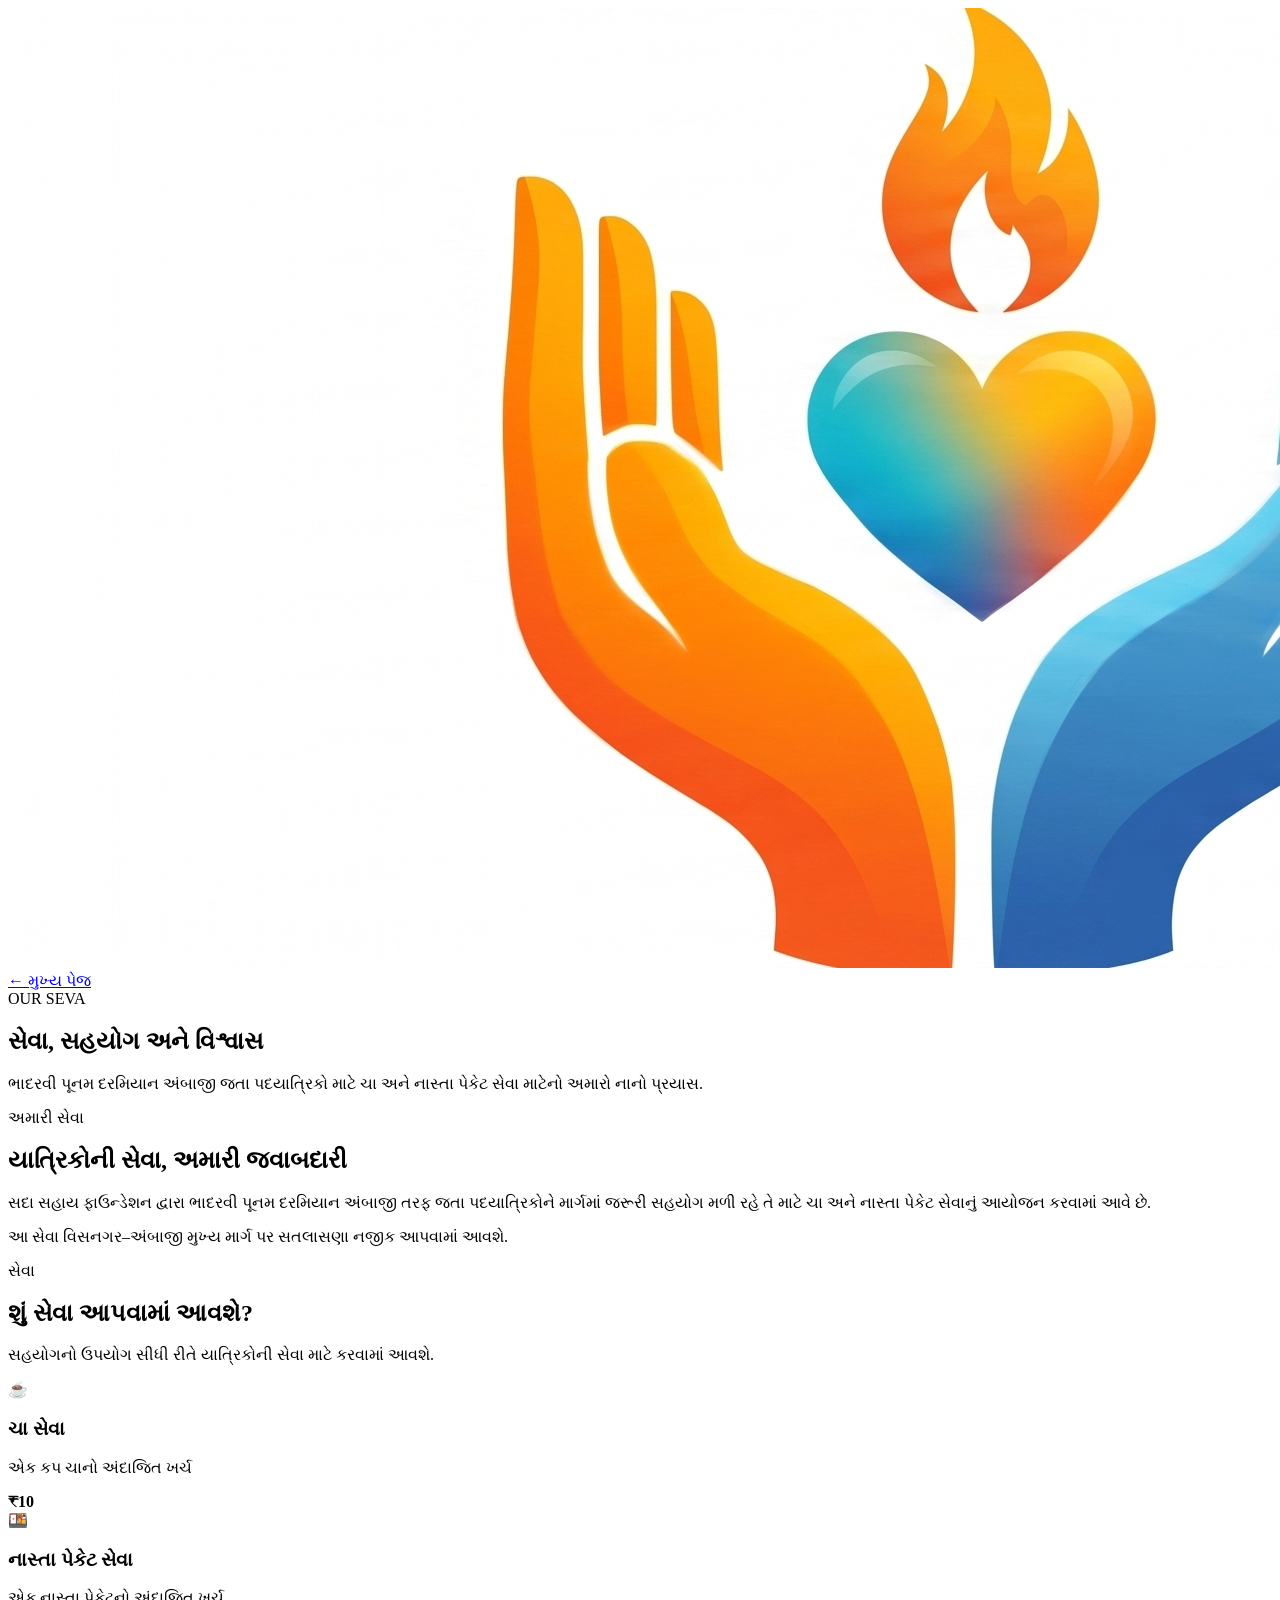
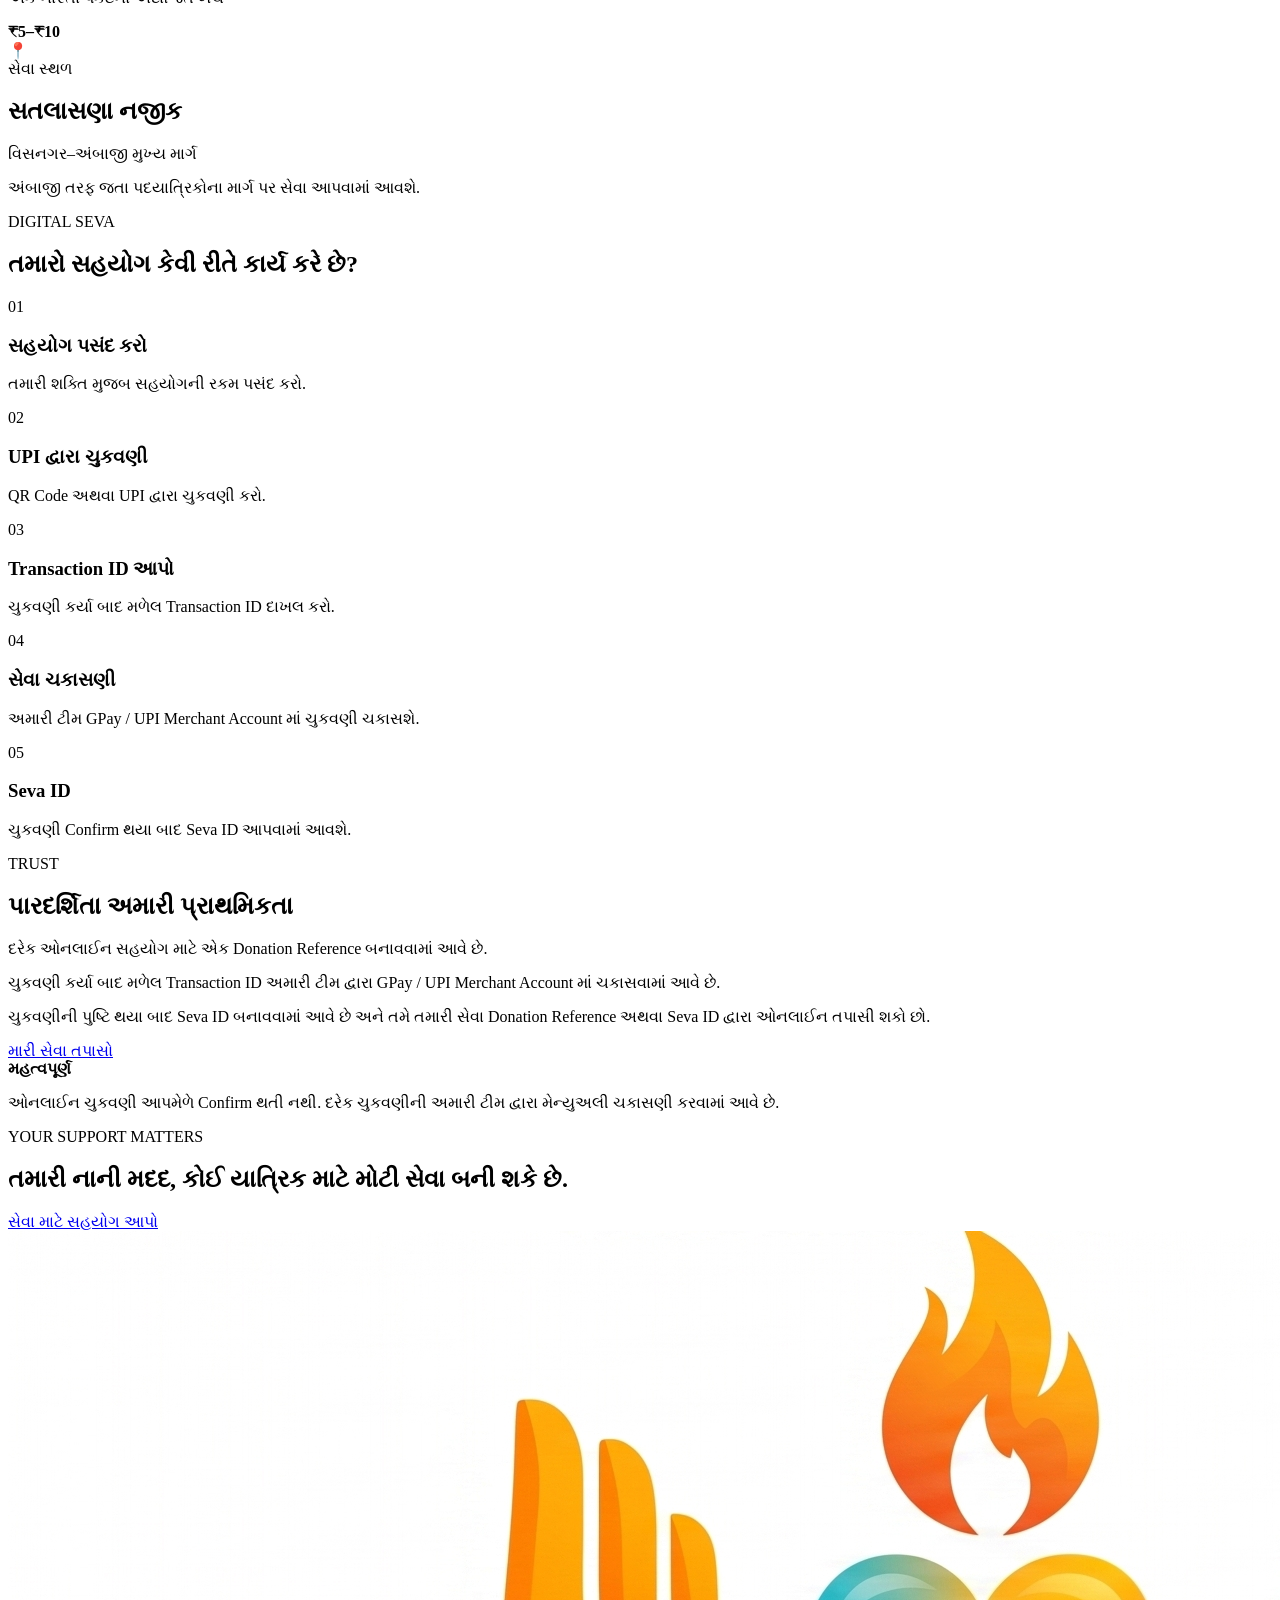
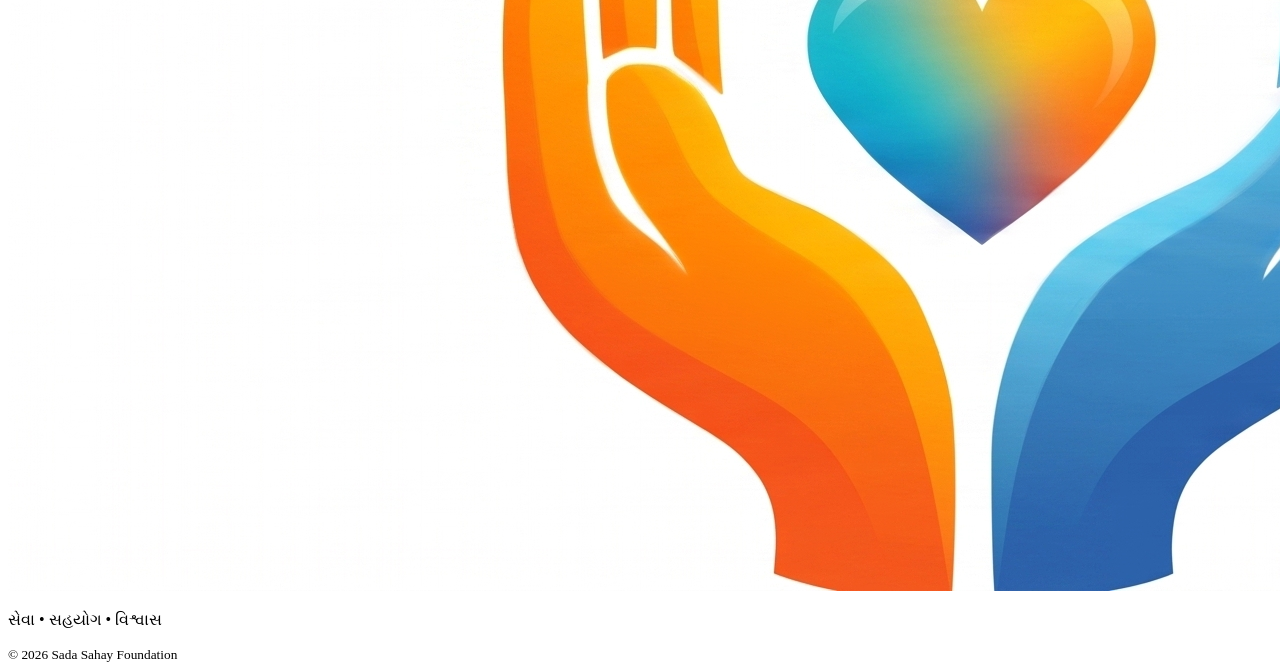
==== about.html @ beedba51 "Initial commit" ====
<!DOCTYPE html>
<html lang="gu">

<head>

    <meta charset="UTF-8">

    <meta
        name="viewport"
        content="width=device-width, initial-scale=1.0"
    >

    <title>
        અમારા વિશે | સદા સહાય ફાઉન્ડેશન
    </title>

    <meta
        name="description"
        content="સદા સહાય ફાઉન્ડેશનની ભાદરવી પૂનમ ૨૦૨૬ સેવા, પદયાત્રિકો માટેની ચા અને નાસ્તા પેકેટ સેવા તથા ડિજિટલ સેવા વ્યવસ્થા વિશે જાણો."
    >

    <meta
        name="robots"
        content="index, follow"
    >

    <link
        rel="canonical"
        href="https://YOUR-DOMAIN.com/about.html"
    >

    <link
        rel="icon"
        type="image/png"
        href="./assets/logo.png"
    >

</head>


<body>


<!-- =========================================
     HEADER
========================================= -->

<header class="about-header">

    <div class="container header-inner">

        <a
            href="./index.html"
            class="brand"
        >

            <img
                src="./assets/logo.png"
                alt="સદા સહાય ફાઉન્ડેશન"
            >

        </a>


        <a
            href="./index.html"
            class="back-link"
        >
            ← મુખ્ય પેજ
        </a>

    </div>

</header>



<!-- =========================================
     HERO
========================================= -->

<section class="about-hero">

    <div class="container">

        <span class="eyebrow">
            OUR SEVA
        </span>

        <h1>
            સેવા, સહયોગ અને વિશ્વાસ
        </h1>

        <p>
            ભાદરવી પૂનમ દરમિયાન અંબાજી જતા
            પદયાત્રિકો માટે ચા અને નાસ્તા પેકેટ
            સેવા માટેનો અમારો નાનો પ્રયાસ.
        </p>

    </div>

</section>



<main>


<!-- =========================================
     WHO WE ARE
========================================= -->

<section class="section">

    <div class="container two-column">

        <div>

            <span class="eyebrow">
                અમારી સેવા
            </span>

            <h2>
                યાત્રિકોની સેવા,
                અમારી જવાબદારી
            </h2>

        </div>


        <div>

            <p>
                સદા સહાય ફાઉન્ડેશન દ્વારા ભાદરવી
                પૂનમ દરમિયાન અંબાજી તરફ જતા
                પદયાત્રિકોને માર્ગમાં જરૂરી સહયોગ
                મળી રહે તે માટે ચા અને નાસ્તા પેકેટ
                સેવાનું આયોજન કરવામાં આવે છે.
            </p>

            <p>
                આ સેવા વિસનગર–અંબાજી મુખ્ય માર્ગ
                પર સતલાસણા નજીક આપવામાં આવશે.
            </p>

        </div>

    </div>

</section>



<!-- =========================================
     SERVICE
========================================= -->

<section class="section light-section">

    <div class="container">

        <div class="section-heading">

            <span class="eyebrow">
                સેવા
            </span>

            <h2>
                શું સેવા આપવામાં આવશે?
            </h2>

            <p>
                સહયોગનો ઉપયોગ સીધી રીતે
                યાત્રિકોની સેવા માટે કરવામાં આવશે.
            </p>

        </div>


        <div class="service-grid">


            <article class="service-card">

                <div class="service-icon">
                    ☕
                </div>

                <div>

                    <h3>
                        ચા સેવા
                    </h3>

                    <p>
                        એક કપ ચાનો અંદાજિત ખર્ચ
                    </p>

                    <strong>
                        ₹10
                    </strong>

                </div>

            </article>



            <article class="service-card">

                <div class="service-icon">
                    🍱
                </div>

                <div>

                    <h3>
                        નાસ્તા પેકેટ સેવા
                    </h3>

                    <p>
                        એક નાસ્તા પેકેટનો અંદાજિત ખર્ચ
                    </p>

                    <strong>
                        ₹5–₹10
                    </strong>

                </div>

            </article>


        </div>

    </div>

</section>



<!-- =========================================
     LOCATION
========================================= -->

<section class="section">

    <div class="container location-card">

        <div class="location-icon">
            📍
        </div>

        <div>

            <span class="eyebrow">
                સેવા સ્થળ
            </span>

            <h2>
                સતલાસણા નજીક
            </h2>

            <p>
                વિસનગર–અંબાજી મુખ્ય માર્ગ
            </p>

            <p>
                અંબાજી તરફ જતા પદયાત્રિકોના
                માર્ગ પર સેવા આપવામાં આવશે.
            </p>

        </div>

    </div>

</section>



<!-- =========================================
     HOW IT WORKS
========================================= -->

<section class="section light-section">

    <div class="container">

        <div class="section-heading">

            <span class="eyebrow">
                DIGITAL SEVA
            </span>

            <h2>
                તમારો સહયોગ કેવી રીતે કાર્ય કરે છે?
            </h2>

        </div>


        <div class="steps-grid">


            <div class="step-card">

                <span>
                    01
                </span>

                <h3>
                    સહયોગ પસંદ કરો
                </h3>

                <p>
                    તમારી શક્તિ મુજબ સહયોગની
                    રકમ પસંદ કરો.
                </p>

            </div>



            <div class="step-card">

                <span>
                    02
                </span>

                <h3>
                    UPI દ્વારા ચુકવણી
                </h3>

                <p>
                    QR Code અથવા UPI દ્વારા
                    ચુકવણી કરો.
                </p>

            </div>



            <div class="step-card">

                <span>
                    03
                </span>

                <h3>
                    Transaction ID આપો
                </h3>

                <p>
                    ચુકવણી કર્યા બાદ મળેલ
                    Transaction ID દાખલ કરો.
                </p>

            </div>



            <div class="step-card">

                <span>
                    04
                </span>

                <h3>
                    સેવા ચકાસણી
                </h3>

                <p>
                    અમારી ટીમ GPay / UPI Merchant
                    Account માં ચુકવણી ચકાસશે.
                </p>

            </div>



            <div class="step-card">

                <span>
                    05
                </span>

                <h3>
                    Seva ID
                </h3>

                <p>
                    ચુકવણી Confirm થયા બાદ
                    Seva ID આપવામાં આવશે.
                </p>

            </div>

        </div>

    </div>

</section>



<!-- =========================================
     TRANSPARENCY
========================================= -->

<section class="section">

    <div class="container transparency">

        <div>

            <span class="eyebrow">
                TRUST
            </span>

            <h2>
                પારદર્શિતા અમારી પ્રાથમિકતા
            </h2>

        </div>


        <div class="transparency-content">

            <p>
                દરેક ઓનલાઈન સહયોગ માટે એક
                Donation Reference બનાવવામાં આવે છે.
            </p>

            <p>
                ચુકવણી કર્યા બાદ મળેલ Transaction ID
                અમારી ટીમ દ્વારા GPay / UPI Merchant
                Account માં ચકાસવામાં આવે છે.
            </p>

            <p>
                ચુકવણીની પુષ્ટિ થયા બાદ Seva ID
                બનાવવામાં આવે છે અને તમે તમારી સેવા
                Donation Reference અથવા Seva ID દ્વારા
                ઓનલાઈન તપાસી શકો છો.
            </p>

            <a
                href="./status.html"
                class="btn"
            >
                મારી સેવા તપાસો
            </a>

        </div>

    </div>

</section>



<!-- =========================================
     IMPORTANT NOTE
========================================= -->

<section class="section note-section">

    <div class="container">

        <div class="note-card">

            <strong>
                મહત્વપૂર્ણ
            </strong>

            <p>
                ઓનલાઈન ચુકવણી આપમેળે Confirm થતી નથી.
                દરેક ચુકવણીની અમારી ટીમ દ્વારા
                મેન્યુઅલી ચકાસણી કરવામાં આવે છે.
            </p>

        </div>

    </div>

</section>



<!-- =========================================
     CTA
========================================= -->

<section class="about-cta">

    <div class="container">

        <span class="eyebrow">
            YOUR SUPPORT MATTERS
        </span>

        <h2>
            તમારી નાની મદદ,
            કોઈ યાત્રિક માટે મોટી સેવા બની શકે છે.
        </h2>

        <a
            href="./donate.html"
            class="btn btn-primary"
        >
            સેવા માટે સહયોગ આપો
        </a>

    </div>

</section>


</main>



<!-- =========================================
     FOOTER
========================================= -->

<footer class="footer">

    <div class="container">

        <img
            src="./assets/logo.png"
            alt="સદા સહાય ફાઉન્ડેશન"
        >

        <p>
            સેવા • સહયોગ • વિશ્વાસ 
        </p>

        <small>
            © 2026 Sada Sahay Foundation
        </small>

    </div>

</footer>


</body>

</html>
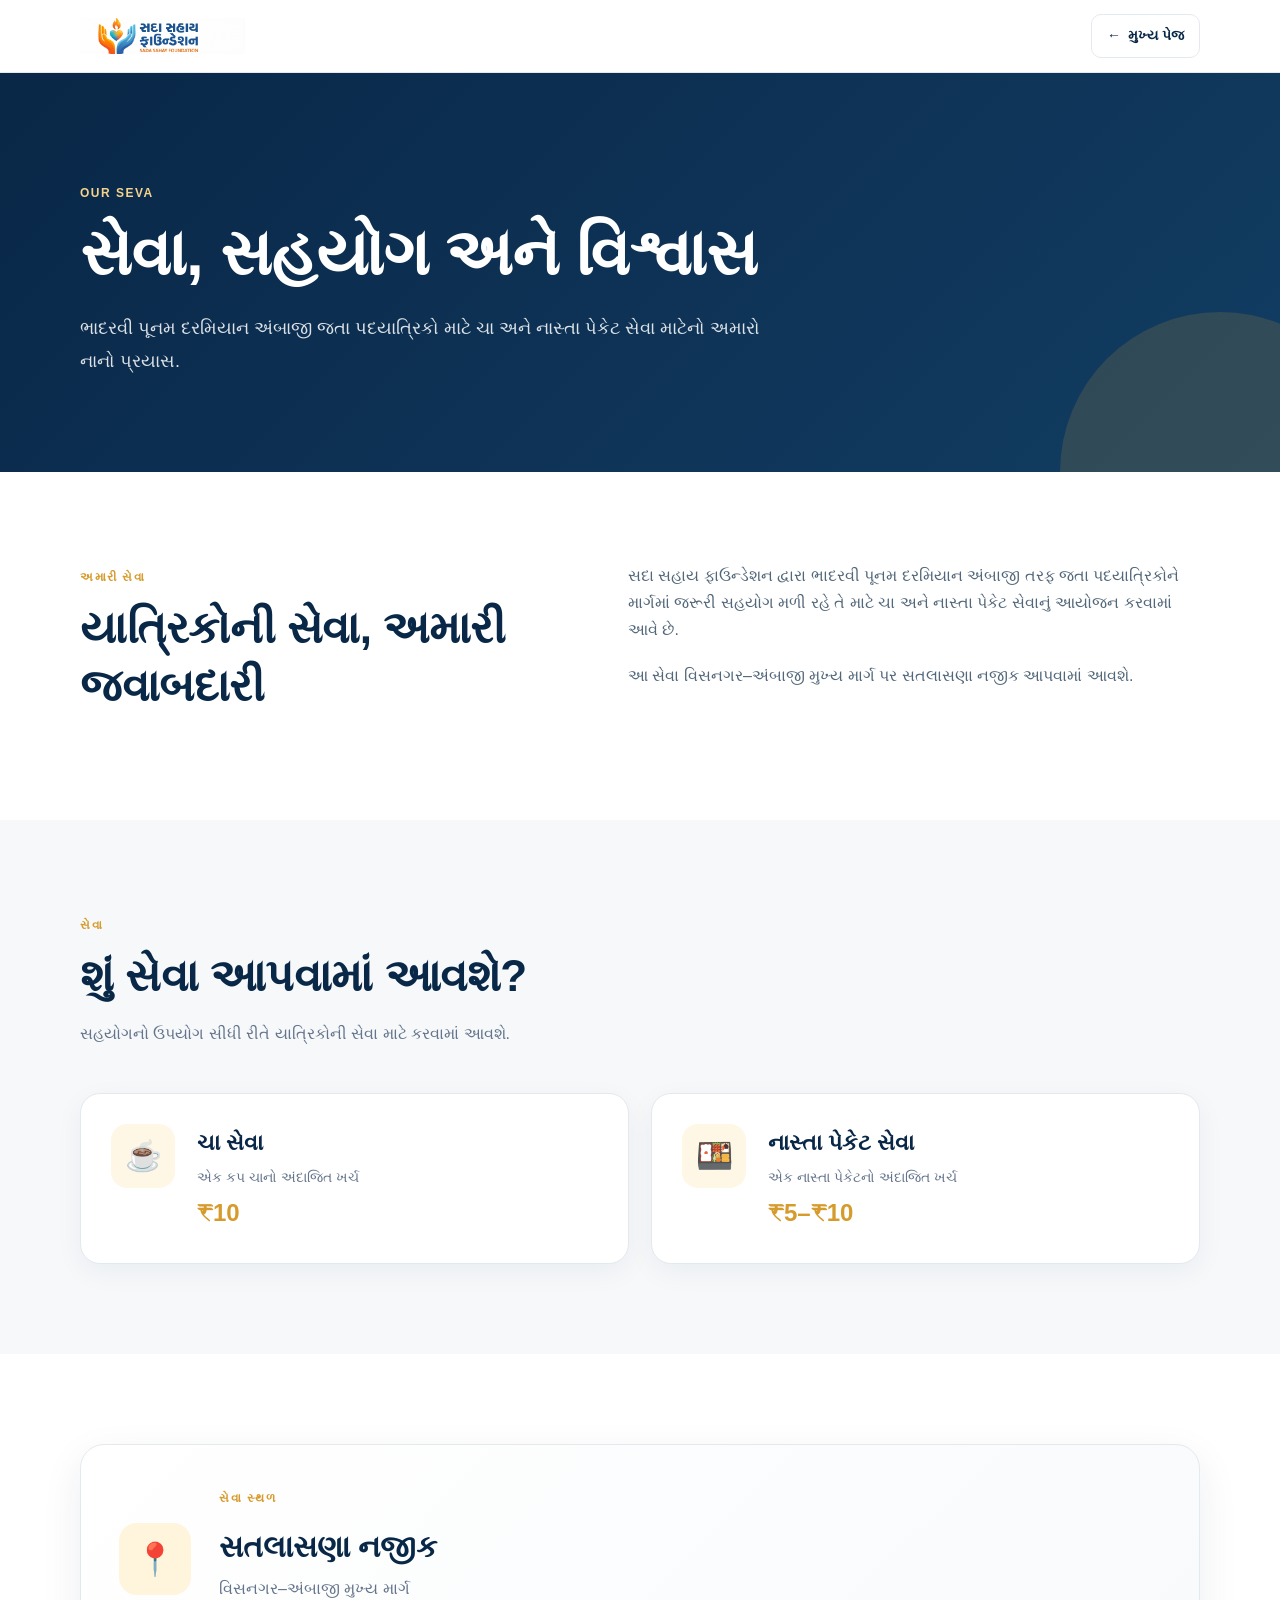
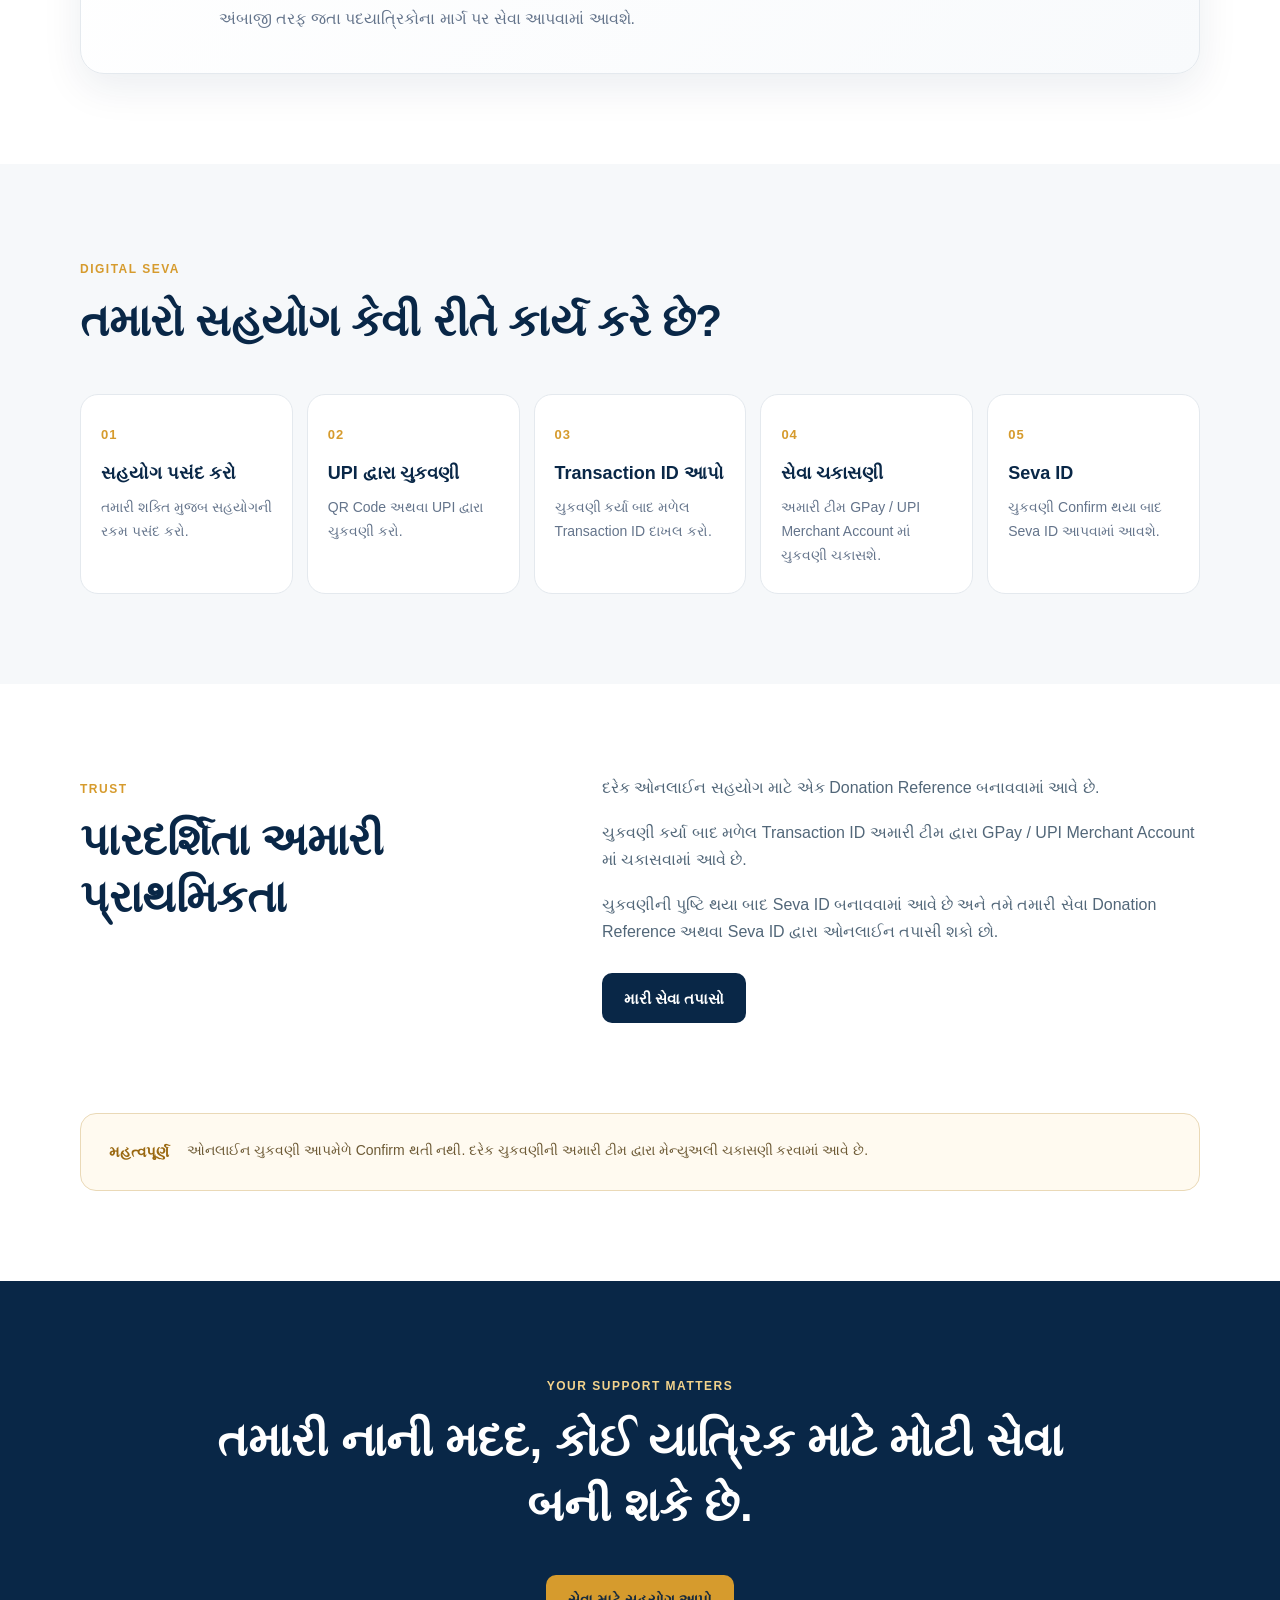
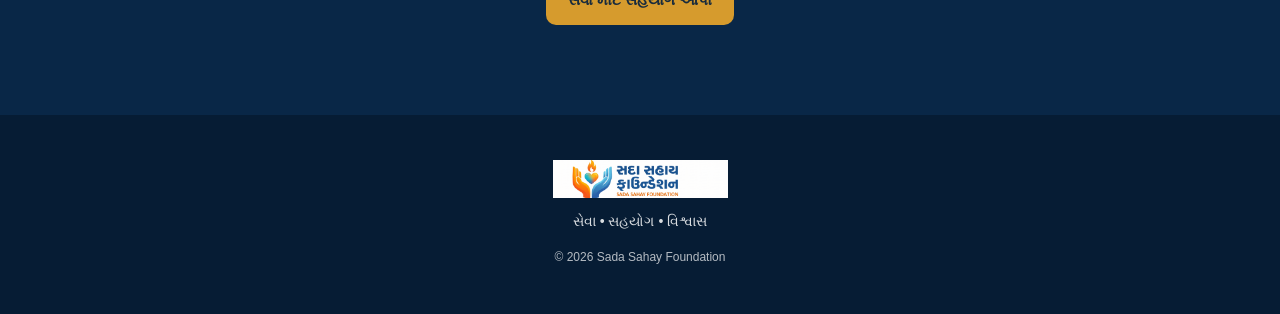
==== commit 20c6d537: "Update project" ====
--- a/about.html
+++ b/about.html
@@ -5,10 +5,7 @@
 
     <meta charset="UTF-8">
 
-    <meta
-        name="viewport"
-        content="width=device-width, initial-scale=1.0"
-    >
+    <meta name="viewport" content="width=device-width, initial-scale=1.0">
 
     <title>
         અમારા વિશે | સદા સહાય ફાઉન્ડેશન
@@ -19,15 +16,13 @@
         content="સદા સહાય ફાઉન્ડેશનની ભાદરવી પૂનમ ૨૦૨૬ સેવા, પદયાત્રિકો માટેની ચા અને નાસ્તા પેકેટ સેવા તથા ડિજિટલ સેવા વ્યવસ્થા વિશે જાણો."
     >
 
-    <meta
-        name="robots"
-        content="index, follow"
-    >
+    <meta name="robots" content="index, follow">
 
     <link
         rel="canonical"
         href="https://YOUR-DOMAIN.com/about.html"
     >
+    <link rel="stylesheet" href="./css/about.css">
 
     <link
         rel="icon"
@@ -41,509 +36,582 @@
 <body>
 
 
-<!-- =========================================
-     HEADER
-========================================= -->
-
-<header class="about-header">
-
-    <div class="container header-inner">
-
-        <a
-            href="./index.html"
-            class="brand"
-        >
+    <!-- =========================================
+         HEADER
+    ========================================= -->
+
+    <header class="about-header">
+
+        <div class="container header-inner">
+
+            <a
+                href="./index.html"
+                class="brand"
+            >
+
+                <img
+                    src="./assets/logo.png"
+                    alt="સદા સહાય ફાઉન્ડેશન"
+                >
+
+            </a>
+
+
+            <a
+                href="./index.html"
+                class="back-link"
+            >
+
+                ←
+                <span data-i18n="backToHome">
+                    મુખ્ય પેજ
+                </span>
+
+            </a>
+
+        </div>
+
+    </header>
+
+
+
+    <!-- =========================================
+         HERO
+    ========================================= -->
+
+    <section class="about-hero">
+
+        <div class="container">
+
+            <span
+                class="eyebrow"
+                data-i18n="aboutHeroEyebrow"
+            >
+                OUR SEVA
+            </span>
+
+
+            <h1 data-i18n="aboutHeroHeading">
+                સેવા, સહયોગ અને વિશ્વાસ
+            </h1>
+
+
+            <p data-i18n="aboutHeroDescription">
+                ભાદરવી પૂનમ દરમિયાન અંબાજી જતા
+                પદયાત્રિકો માટે ચા અને નાસ્તા પેકેટ
+                સેવા માટેનો અમારો નાનો પ્રયાસ.
+            </p>
+
+        </div>
+
+    </section>
+
+
+
+    <main>
+
+
+        <!-- =========================================
+             WHO WE ARE
+        ========================================= -->
+
+        <section class="section">
+
+            <div class="container two-column">
+
+                <div>
+
+                    <span
+                        class="eyebrow"
+                        data-i18n="aboutOurSeva"
+                    >
+                        અમારી સેવા
+                    </span>
+
+
+                    <h2 data-i18n="aboutResponsibilityHeading">
+                        યાત્રિકોની સેવા,
+                        અમારી જવાબદારી
+                    </h2>
+
+                </div>
+
+
+                <div>
+
+                    <p data-i18n="aboutParagraph1">
+                        સદા સહાય ફાઉન્ડેશન દ્વારા ભાદરવી
+                        પૂનમ દરમિયાન અંબાજી તરફ જતા
+                        પદયાત્રિકોને માર્ગમાં જરૂરી સહયોગ
+                        મળી રહે તે માટે ચા અને નાસ્તા પેકેટ
+                        સેવાનું આયોજન કરવામાં આવે છે.
+                    </p>
+
+
+                    <p data-i18n="aboutParagraph2">
+                        આ સેવા વિસનગર–અંબાજી મુખ્ય માર્ગ
+                        પર સતલાસણા નજીક આપવામાં આવશે.
+                    </p>
+
+                </div>
+
+            </div>
+
+        </section>
+
+
+
+        <!-- =========================================
+             SERVICE
+        ========================================= -->
+
+        <section class="section light-section">
+
+            <div class="container">
+
+                <div class="section-heading">
+
+                    <span
+                        class="eyebrow"
+                        data-i18n="aboutSeva"
+                    >
+                        સેવા
+                    </span>
+
+
+                    <h2 data-i18n="aboutServiceHeading">
+                        શું સેવા આપવામાં આવશે?
+                    </h2>
+
+
+                    <p data-i18n="aboutServiceDescription">
+                        સહયોગનો ઉપયોગ સીધી રીતે
+                        યાત્રિકોની સેવા માટે કરવામાં આવશે.
+                    </p>
+
+                </div>
+
+
+                <div class="service-grid">
+
+
+                    <article class="service-card">
+
+                        <div class="service-icon">
+                            ☕
+                        </div>
+
+
+                        <div>
+
+                            <h3 data-i18n="teaService">
+                                ચા સેવા
+                            </h3>
+
+
+                            <p data-i18n="teaCostText">
+                                એક કપ ચાનો અંદાજિત ખર્ચ
+                            </p>
+
+
+                            <strong>
+                                ₹10
+                            </strong>
+
+                        </div>
+
+                    </article>
+
+
+
+                    <article class="service-card">
+
+                        <div class="service-icon">
+                            🍱
+                        </div>
+
+
+                        <div>
+
+                            <h3 data-i18n="snackService">
+                                નાસ્તા પેકેટ સેવા
+                            </h3>
+
+
+                            <p data-i18n="snackCostText">
+                                એક નાસ્તા પેકેટનો અંદાજિત ખર્ચ
+                            </p>
+
+
+                            <strong>
+                                ₹5–₹10
+                            </strong>
+
+                        </div>
+
+                    </article>
+
+
+                </div>
+
+            </div>
+
+        </section>
+
+
+
+        <!-- =========================================
+             LOCATION
+        ========================================= -->
+
+        <section class="section">
+
+            <div class="container location-card">
+
+                <div class="location-icon">
+                    📍
+                </div>
+
+
+                <div>
+
+                    <span
+                        class="eyebrow"
+                        data-i18n="aboutLocation"
+                    >
+                        સેવા સ્થળ
+                    </span>
+
+
+                    <h2 data-i18n="aboutLocationHeading">
+                        સતલાસણા નજીક
+                    </h2>
+
+
+                    <p data-i18n="aboutLocationRoute">
+                        વિસનગર–અંબાજી મુખ્ય માર્ગ
+                    </p>
+
+
+                    <p data-i18n="aboutLocationDescription">
+                        અંબાજી તરફ જતા પદયાત્રિકોના
+                        માર્ગ પર સેવા આપવામાં આવશે.
+                    </p>
+
+                </div>
+
+            </div>
+
+        </section>
+
+
+
+        <!-- =========================================
+             HOW IT WORKS
+        ========================================= -->
+
+        <section class="section light-section">
+
+            <div class="container">
+
+                <div class="section-heading">
+
+                    <span
+                        class="eyebrow"
+                        data-i18n="digitalSeva"
+                    >
+                        DIGITAL SEVA
+                    </span>
+
+
+                    <h2 data-i18n="aboutHowItWorksHeading">
+                        તમારો સહયોગ કેવી રીતે કાર્ય કરે છે?
+                    </h2>
+
+                </div>
+
+
+                <div class="steps-grid">
+
+
+                    <div class="step-card">
+
+                        <span>
+                            01
+                        </span>
+
+
+                        <h3 data-i18n="step1Heading">
+                            સહયોગ પસંદ કરો
+                        </h3>
+
+
+                        <p data-i18n="step1Description">
+                            તમારી શક્તિ મુજબ સહયોગની
+                            રકમ પસંદ કરો.
+                        </p>
+
+                    </div>
+
+
+
+                    <div class="step-card">
+
+                        <span>
+                            02
+                        </span>
+
+
+                        <h3 data-i18n="step2Heading">
+                            UPI દ્વારા ચુકવણી
+                        </h3>
+
+
+                        <p data-i18n="step2Description">
+                            QR Code અથવા UPI દ્વારા
+                            ચુકવણી કરો.
+                        </p>
+
+                    </div>
+
+
+
+                    <div class="step-card">
+
+                        <span>
+                            03
+                        </span>
+
+
+                        <h3 data-i18n="step3Heading">
+                            Transaction ID આપો
+                        </h3>
+
+
+                        <p data-i18n="step3Description">
+                            ચુકવણી કર્યા બાદ મળેલ
+                            Transaction ID દાખલ કરો.
+                        </p>
+
+                    </div>
+
+
+
+                    <div class="step-card">
+
+                        <span>
+                            04
+                        </span>
+
+
+                        <h3 data-i18n="step4Heading">
+                            સેવા ચકાસણી
+                        </h3>
+
+
+                        <p data-i18n="step4Description">
+                            અમારી ટીમ GPay / UPI Merchant
+                            Account માં ચુકવણી ચકાસશે.
+                        </p>
+
+                    </div>
+
+
+
+                    <div class="step-card">
+
+                        <span>
+                            05
+                        </span>
+
+
+                        <h3 data-i18n="step5Heading">
+                            Seva ID
+                        </h3>
+
+
+                        <p data-i18n="step5Description">
+                            ચુકવણી Confirm થયા બાદ
+                            Seva ID આપવામાં આવશે.
+                        </p>
+
+                    </div>
+
+
+                </div>
+
+            </div>
+
+        </section>
+
+
+
+        <!-- =========================================
+             TRANSPARENCY
+        ========================================= -->
+
+        <section class="section">
+
+            <div class="container transparency">
+
+                <div>
+
+                    <span
+                        class="eyebrow"
+                        data-i18n="trust"
+                    >
+                        TRUST
+                    </span>
+
+
+                    <h2 data-i18n="transparencyHeading">
+                        પારદર્શિતા અમારી પ્રાથમિકતા
+                    </h2>
+
+                </div>
+
+
+                <div class="transparency-content">
+
+                    <p data-i18n="transparencyParagraph1">
+                        દરેક ઓનલાઈન સહયોગ માટે એક
+                        Donation Reference બનાવવામાં આવે છે.
+                    </p>
+
+
+                    <p data-i18n="transparencyParagraph2">
+                        ચુકવણી કર્યા બાદ મળેલ Transaction ID
+                        અમારી ટીમ દ્વારા GPay / UPI Merchant
+                        Account માં ચકાસવામાં આવે છે.
+                    </p>
+
+
+                    <p data-i18n="transparencyParagraph3">
+                        ચુકવણીની પુષ્ટિ થયા બાદ Seva ID
+                        બનાવવામાં આવે છે અને તમે તમારી સેવા
+                        Donation Reference અથવા Seva ID દ્વારા
+                        ઓનલાઈન તપાસી શકો છો.
+                    </p>
+
+
+                    <a
+                        href="./status.html"
+                        class="btn"
+                        data-i18n="checkMySeva"
+                    >
+                        મારી સેવા તપાસો
+                    </a>
+
+                </div>
+
+            </div>
+
+        </section>
+
+
+
+        <!-- =========================================
+             IMPORTANT NOTE
+        ========================================= -->
+
+        <section class="section note-section">
+
+            <div class="container">
+
+                <div class="note-card">
+
+                    <strong data-i18n="important">
+                        મહત્વપૂર્ણ
+                    </strong>
+
+
+                    <p data-i18n="importantDescription">
+                        ઓનલાઈન ચુકવણી આપમેળે Confirm થતી નથી.
+                        દરેક ચુકવણીની અમારી ટીમ દ્વારા
+                        મેન્યુઅલી ચકાસણી કરવામાં આવે છે.
+                    </p>
+
+                </div>
+
+            </div>
+
+        </section>
+
+
+
+        <!-- =========================================
+             CTA
+        ========================================= -->
+
+        <section class="about-cta">
+
+            <div class="container">
+
+                <span
+                    class="eyebrow"
+                    data-i18n="yourSupportMatters"
+                >
+                    YOUR SUPPORT MATTERS
+                </span>
+
+
+                <h2 data-i18n="donateHeading">
+                    તમારી નાની મદદ,
+                    કોઈ યાત્રિક માટે મોટી સેવા બની શકે છે.
+                </h2>
+
+
+                <a
+                    href="./donate.html"
+                    class="btn btn-primary"
+                    data-i18n="donateForSeva"
+                >
+                    સેવા માટે સહયોગ આપો
+                </a>
+
+            </div>
+
+        </section>
+
+
+    </main>
+
+
+
+    <!-- =========================================
+         FOOTER
+    ========================================= -->
+
+    <footer class="footer">
+
+        <div class="container">
 
             <img
                 src="./assets/logo.png"
                 alt="સદા સહાય ફાઉન્ડેશન"
             >
 
-        </a>
-
-
-        <a
-            href="./index.html"
-            class="back-link"
-        >
-            ← મુખ્ય પેજ
-        </a>
-
-    </div>
-
-</header>
-
-
-
-<!-- =========================================
-     HERO
-========================================= -->
-
-<section class="about-hero">
-
-    <div class="container">
-
-        <span class="eyebrow">
-            OUR SEVA
-        </span>
-
-        <h1>
-            સેવા, સહયોગ અને વિશ્વાસ
-        </h1>
-
-        <p>
-            ભાદરવી પૂનમ દરમિયાન અંબાજી જતા
-            પદયાત્રિકો માટે ચા અને નાસ્તા પેકેટ
-            સેવા માટેનો અમારો નાનો પ્રયાસ.
-        </p>
-
-    </div>
-
-</section>
-
-
-
-<main>
-
-
-<!-- =========================================
-     WHO WE ARE
-========================================= -->
-
-<section class="section">
-
-    <div class="container two-column">
-
-        <div>
-
-            <span class="eyebrow">
-                અમારી સેવા
-            </span>
-
-            <h2>
-                યાત્રિકોની સેવા,
-                અમારી જવાબદારી
-            </h2>
+
+            <p data-i18n="footerTagline">
+                સેવા • સહયોગ • વિશ્વાસ
+            </p>
+
+
+            <small>
+                © 2026 Sada Sahay Foundation
+            </small>
 
         </div>
 
-
-        <div>
-
-            <p>
-                સદા સહાય ફાઉન્ડેશન દ્વારા ભાદરવી
-                પૂનમ દરમિયાન અંબાજી તરફ જતા
-                પદયાત્રિકોને માર્ગમાં જરૂરી સહયોગ
-                મળી રહે તે માટે ચા અને નાસ્તા પેકેટ
-                સેવાનું આયોજન કરવામાં આવે છે.
-            </p>
-
-            <p>
-                આ સેવા વિસનગર–અંબાજી મુખ્ય માર્ગ
-                પર સતલાસણા નજીક આપવામાં આવશે.
-            </p>
-
-        </div>
-
-    </div>
-
-</section>
-
-
-
-<!-- =========================================
-     SERVICE
-========================================= -->
-
-<section class="section light-section">
-
-    <div class="container">
-
-        <div class="section-heading">
-
-            <span class="eyebrow">
-                સેવા
-            </span>
-
-            <h2>
-                શું સેવા આપવામાં આવશે?
-            </h2>
-
-            <p>
-                સહયોગનો ઉપયોગ સીધી રીતે
-                યાત્રિકોની સેવા માટે કરવામાં આવશે.
-            </p>
-
-        </div>
-
-
-        <div class="service-grid">
-
-
-            <article class="service-card">
-
-                <div class="service-icon">
-                    ☕
-                </div>
-
-                <div>
-
-                    <h3>
-                        ચા સેવા
-                    </h3>
-
-                    <p>
-                        એક કપ ચાનો અંદાજિત ખર્ચ
-                    </p>
-
-                    <strong>
-                        ₹10
-                    </strong>
-
-                </div>
-
-            </article>
-
-
-
-            <article class="service-card">
-
-                <div class="service-icon">
-                    🍱
-                </div>
-
-                <div>
-
-                    <h3>
-                        નાસ્તા પેકેટ સેવા
-                    </h3>
-
-                    <p>
-                        એક નાસ્તા પેકેટનો અંદાજિત ખર્ચ
-                    </p>
-
-                    <strong>
-                        ₹5–₹10
-                    </strong>
-
-                </div>
-
-            </article>
-
-
-        </div>
-
-    </div>
-
-</section>
-
-
-
-<!-- =========================================
-     LOCATION
-========================================= -->
-
-<section class="section">
-
-    <div class="container location-card">
-
-        <div class="location-icon">
-            📍
-        </div>
-
-        <div>
-
-            <span class="eyebrow">
-                સેવા સ્થળ
-            </span>
-
-            <h2>
-                સતલાસણા નજીક
-            </h2>
-
-            <p>
-                વિસનગર–અંબાજી મુખ્ય માર્ગ
-            </p>
-
-            <p>
-                અંબાજી તરફ જતા પદયાત્રિકોના
-                માર્ગ પર સેવા આપવામાં આવશે.
-            </p>
-
-        </div>
-
-    </div>
-
-</section>
-
-
-
-<!-- =========================================
-     HOW IT WORKS
-========================================= -->
-
-<section class="section light-section">
-
-    <div class="container">
-
-        <div class="section-heading">
-
-            <span class="eyebrow">
-                DIGITAL SEVA
-            </span>
-
-            <h2>
-                તમારો સહયોગ કેવી રીતે કાર્ય કરે છે?
-            </h2>
-
-        </div>
-
-
-        <div class="steps-grid">
-
-
-            <div class="step-card">
-
-                <span>
-                    01
-                </span>
-
-                <h3>
-                    સહયોગ પસંદ કરો
-                </h3>
-
-                <p>
-                    તમારી શક્તિ મુજબ સહયોગની
-                    રકમ પસંદ કરો.
-                </p>
-
-            </div>
-
-
-
-            <div class="step-card">
-
-                <span>
-                    02
-                </span>
-
-                <h3>
-                    UPI દ્વારા ચુકવણી
-                </h3>
-
-                <p>
-                    QR Code અથવા UPI દ્વારા
-                    ચુકવણી કરો.
-                </p>
-
-            </div>
-
-
-
-            <div class="step-card">
-
-                <span>
-                    03
-                </span>
-
-                <h3>
-                    Transaction ID આપો
-                </h3>
-
-                <p>
-                    ચુકવણી કર્યા બાદ મળેલ
-                    Transaction ID દાખલ કરો.
-                </p>
-
-            </div>
-
-
-
-            <div class="step-card">
-
-                <span>
-                    04
-                </span>
-
-                <h3>
-                    સેવા ચકાસણી
-                </h3>
-
-                <p>
-                    અમારી ટીમ GPay / UPI Merchant
-                    Account માં ચુકવણી ચકાસશે.
-                </p>
-
-            </div>
-
-
-
-            <div class="step-card">
-
-                <span>
-                    05
-                </span>
-
-                <h3>
-                    Seva ID
-                </h3>
-
-                <p>
-                    ચુકવણી Confirm થયા બાદ
-                    Seva ID આપવામાં આવશે.
-                </p>
-
-            </div>
-
-        </div>
-
-    </div>
-
-</section>
-
-
-
-<!-- =========================================
-     TRANSPARENCY
-========================================= -->
-
-<section class="section">
-
-    <div class="container transparency">
-
-        <div>
-
-            <span class="eyebrow">
-                TRUST
-            </span>
-
-            <h2>
-                પારદર્શિતા અમારી પ્રાથમિકતા
-            </h2>
-
-        </div>
-
-
-        <div class="transparency-content">
-
-            <p>
-                દરેક ઓનલાઈન સહયોગ માટે એક
-                Donation Reference બનાવવામાં આવે છે.
-            </p>
-
-            <p>
-                ચુકવણી કર્યા બાદ મળેલ Transaction ID
-                અમારી ટીમ દ્વારા GPay / UPI Merchant
-                Account માં ચકાસવામાં આવે છે.
-            </p>
-
-            <p>
-                ચુકવણીની પુષ્ટિ થયા બાદ Seva ID
-                બનાવવામાં આવે છે અને તમે તમારી સેવા
-                Donation Reference અથવા Seva ID દ્વારા
-                ઓનલાઈન તપાસી શકો છો.
-            </p>
-
-            <a
-                href="./status.html"
-                class="btn"
-            >
-                મારી સેવા તપાસો
-            </a>
-
-        </div>
-
-    </div>
-
-</section>
-
-
-
-<!-- =========================================
-     IMPORTANT NOTE
-========================================= -->
-
-<section class="section note-section">
-
-    <div class="container">
-
-        <div class="note-card">
-
-            <strong>
-                મહત્વપૂર્ણ
-            </strong>
-
-            <p>
-                ઓનલાઈન ચુકવણી આપમેળે Confirm થતી નથી.
-                દરેક ચુકવણીની અમારી ટીમ દ્વારા
-                મેન્યુઅલી ચકાસણી કરવામાં આવે છે.
-            </p>
-
-        </div>
-
-    </div>
-
-</section>
-
-
-
-<!-- =========================================
-     CTA
-========================================= -->
-
-<section class="about-cta">
-
-    <div class="container">
-
-        <span class="eyebrow">
-            YOUR SUPPORT MATTERS
-        </span>
-
-        <h2>
-            તમારી નાની મદદ,
-            કોઈ યાત્રિક માટે મોટી સેવા બની શકે છે.
-        </h2>
-
-        <a
-            href="./donate.html"
-            class="btn btn-primary"
-        >
-            સેવા માટે સહયોગ આપો
-        </a>
-
-    </div>
-
-</section>
-
-
-</main>
-
-
-
-<!-- =========================================
-     FOOTER
-========================================= -->
-
-<footer class="footer">
-
-    <div class="container">
-
-        <img
-            src="./assets/logo.png"
-            alt="સદા સહાય ફાઉન્ડેશન"
-        >
-
-        <p>
-            સેવા • સહયોગ • વિશ્વાસ 
-        </p>
-
-        <small>
-            © 2026 Sada Sahay Foundation
-        </small>
-
-    </div>
-
-</footer>
+    </footer>
+
+
+    <!-- LANGUAGE SYSTEM -->
+
+    <script
+        type="module"
+        src="./js/language.js"
+    ></script>
 
 
 </body>
--- a/css/about.css
+++ b/css/about.css
@@ -0,0 +1,1029 @@
+/* =========================================
+   ABOUT PAGE
+   SADA SAHAY FOUNDATION
+========================================= */
+
+:root {
+    --navy: #092747;
+    --navy-dark: #061c34;
+    --gold: #d69b2d;
+    --gold-light: #f5e4bd;
+
+    --text: #18344d;
+    --muted: #64748b;
+
+    --white: #ffffff;
+    --light: #f6f8fa;
+    --border: #e4e9ee;
+
+    --shadow:
+        0 14px 40px rgba(9, 39, 71, 0.08);
+}
+
+
+* {
+    box-sizing: border-box;
+}
+
+
+html {
+    scroll-behavior: smooth;
+}
+
+
+body {
+    margin: 0;
+
+    font-family:
+        "Noto Sans Gujarati",
+        sans-serif;
+
+    color: var(--text);
+
+    background: var(--white);
+
+    line-height: 1.7;
+}
+
+
+a {
+    text-decoration: none;
+    color: inherit;
+}
+
+
+img {
+    max-width: 100%;
+    display: block;
+}
+
+
+.container {
+    width: min(
+        1120px,
+        calc(100% - 40px)
+    );
+
+    margin: 0 auto;
+}
+
+
+/* =========================================
+   HEADER
+========================================= */
+
+.about-header {
+    position: sticky;
+
+    top: 0;
+
+    z-index: 1000;
+
+    background:
+        rgba(255, 255, 255, 0.96);
+
+    border-bottom:
+        1px solid var(--border);
+
+    backdrop-filter:
+        blur(12px);
+}
+
+
+.header-inner {
+    min-height: 72px;
+
+    display: flex;
+
+    align-items: center;
+
+    justify-content: space-between;
+
+    gap: 20px;
+}
+
+
+.brand img {
+    width: 165px;
+
+    height: auto;
+}
+
+
+.back-link {
+    display: inline-flex;
+
+    align-items: center;
+
+    gap: 7px;
+
+    padding:
+        9px 15px;
+
+    border:
+        1px solid var(--border);
+
+    border-radius: 10px;
+
+    color: var(--navy);
+
+    font-size: 14px;
+
+    font-weight: 700;
+
+    transition:
+        0.2s ease;
+}
+
+
+.back-link:hover {
+    border-color:
+        var(--gold);
+
+    background:
+        #fffaf0;
+}
+
+
+/* =========================================
+   HERO
+========================================= */
+
+.about-hero {
+    position: relative;
+
+    overflow: hidden;
+
+    padding:
+        105px 0
+        95px;
+
+    color: white;
+
+    background:
+        linear-gradient(
+            135deg,
+            #092747,
+            #123d63
+        );
+}
+
+
+.about-hero::after {
+    content: "";
+
+    position: absolute;
+
+    width: 320px;
+    height: 320px;
+
+    right: -100px;
+    bottom: -160px;
+
+    border-radius: 50%;
+
+    background:
+        rgba(214, 155, 45, 0.16);
+}
+
+
+.about-hero .container {
+    position: relative;
+
+    z-index: 1;
+
+    max-width: 850px;
+
+    margin-left:
+        max(
+            20px,
+            calc(
+                (100% - 1120px) / 2
+            )
+        );
+}
+
+
+.eyebrow {
+    display: inline-block;
+
+    margin-bottom: 12px;
+
+    color: var(--gold);
+
+    font-size: 12px;
+
+    font-weight: 800;
+
+    letter-spacing: 1.5px;
+
+    text-transform: uppercase;
+}
+
+
+.about-hero .eyebrow {
+    color:
+        #f4d38c;
+}
+
+
+.about-hero h1 {
+    margin:
+        0 0 20px;
+
+    max-width: 780px;
+
+    font-size:
+        clamp(
+            38px,
+            6vw,
+            64px
+        );
+
+    line-height: 1.2;
+
+    letter-spacing:
+        -1px;
+}
+
+
+.about-hero p {
+    max-width: 700px;
+
+    margin: 0;
+
+    color:
+        rgba(
+            255,
+            255,
+            255,
+            0.86
+        );
+
+    font-size: 18px;
+
+    line-height: 1.8;
+}
+
+
+/* =========================================
+   SECTIONS
+========================================= */
+
+.section {
+    padding:
+        90px 0;
+}
+
+
+.light-section {
+    background:
+        var(--light);
+}
+
+
+.section-heading {
+    max-width: 700px;
+
+    margin-bottom: 45px;
+}
+
+
+.section-heading h2,
+.two-column h2,
+.transparency h2 {
+    margin:
+        0 0 16px;
+
+    color: var(--navy);
+
+    font-size:
+        clamp(
+            30px,
+            4vw,
+            44px
+        );
+
+    line-height: 1.3;
+
+    letter-spacing:
+        -0.5px;
+}
+
+
+.section-heading p {
+    margin: 0;
+
+    color: var(--muted);
+
+    font-size: 16px;
+}
+
+
+/* =========================================
+   TWO COLUMN
+========================================= */
+
+.two-column {
+    display: grid;
+
+    grid-template-columns:
+        0.9fr 1.1fr;
+
+    gap: 80px;
+
+    align-items: start;
+}
+
+
+.two-column p {
+    margin:
+        0 0 18px;
+
+    color: #526779;
+
+    font-size: 16px;
+}
+
+
+/* =========================================
+   SERVICE CARDS
+========================================= */
+
+.service-grid {
+    display: grid;
+
+    grid-template-columns:
+        repeat(2, 1fr);
+
+    gap: 22px;
+}
+
+
+.service-card {
+    display: flex;
+
+    align-items: flex-start;
+
+    gap: 22px;
+
+    padding: 30px;
+
+    background: white;
+
+    border:
+        1px solid var(--border);
+
+    border-radius: 20px;
+
+    box-shadow:
+        0 8px 28px
+        rgba(
+            9,
+            39,
+            71,
+            0.05
+        );
+
+    transition:
+        transform 0.2s ease,
+        box-shadow 0.2s ease;
+}
+
+
+.service-card:hover {
+    transform:
+        translateY(-4px);
+
+    box-shadow:
+        var(--shadow);
+}
+
+
+.service-icon {
+    flex-shrink: 0;
+
+    width: 64px;
+    height: 64px;
+
+    display: grid;
+
+    place-items: center;
+
+    border-radius: 16px;
+
+    background:
+        #fff7e6;
+
+    font-size: 30px;
+}
+
+
+.service-card h3 {
+    margin:
+        0 0 5px;
+
+    color: var(--navy);
+
+    font-size: 22px;
+}
+
+
+.service-card p {
+    margin:
+        0 0 3px;
+
+    color: var(--muted);
+
+    font-size: 14px;
+}
+
+
+.service-card strong {
+    color: var(--gold);
+
+    font-size: 24px;
+}
+
+
+/* =========================================
+   LOCATION
+========================================= */
+
+.location-card {
+    display: flex;
+
+    align-items: center;
+
+    gap: 28px;
+
+    padding: 38px;
+
+    border:
+        1px solid var(--border);
+
+    border-radius: 24px;
+
+    background:
+        linear-gradient(
+            135deg,
+            #ffffff,
+            #f8fafc
+        );
+
+    box-shadow:
+        var(--shadow);
+}
+
+
+.location-icon {
+    flex-shrink: 0;
+
+    width: 72px;
+    height: 72px;
+
+    display: grid;
+
+    place-items: center;
+
+    border-radius: 18px;
+
+    background:
+        #fff4dc;
+
+    font-size: 32px;
+}
+
+
+.location-card h2 {
+    margin:
+        0 0 3px;
+
+    color: var(--navy);
+
+    font-size: 30px;
+}
+
+
+.location-card p {
+    margin:
+        3px 0;
+
+    color: var(--muted);
+}
+
+
+/* =========================================
+   STEPS
+========================================= */
+
+.steps-grid {
+    display: grid;
+
+    grid-template-columns:
+        repeat(5, 1fr);
+
+    gap: 14px;
+}
+
+
+.step-card {
+    position: relative;
+
+    padding: 25px 20px;
+
+    background: white;
+
+    border:
+        1px solid var(--border);
+
+    border-radius: 18px;
+}
+
+
+.step-card > span {
+    display: inline-flex;
+
+    margin-bottom: 15px;
+
+    color: var(--gold);
+
+    font-size: 13px;
+
+    font-weight: 800;
+
+    letter-spacing: 1px;
+}
+
+
+.step-card h3 {
+    margin:
+        0 0 10px;
+
+    color: var(--navy);
+
+    font-size: 18px;
+
+    line-height: 1.4;
+}
+
+
+.step-card p {
+    margin: 0;
+
+    color: var(--muted);
+
+    font-size: 14px;
+
+    line-height: 1.7;
+}
+
+
+/* =========================================
+   TRANSPARENCY
+========================================= */
+
+.transparency {
+    display: grid;
+
+    grid-template-columns:
+        0.85fr 1.15fr;
+
+    gap: 80px;
+
+    align-items: start;
+}
+
+
+.transparency-content p {
+    margin:
+        0 0 18px;
+
+    color: #526779;
+
+    font-size: 16px;
+}
+
+
+.btn {
+    display: inline-flex;
+
+    align-items: center;
+
+    justify-content: center;
+
+    min-height: 50px;
+
+    padding:
+        0 22px;
+
+    margin-top: 10px;
+
+    border-radius: 10px;
+
+    background: var(--navy);
+
+    color: white;
+
+    font-size: 15px;
+
+    font-weight: 700;
+
+    transition:
+        0.2s ease;
+}
+
+
+.btn:hover {
+    background:
+        var(--navy-dark);
+
+    transform:
+        translateY(-1px);
+}
+
+
+/* =========================================
+   NOTE
+========================================= */
+
+.note-section {
+    padding-top: 0;
+}
+
+
+.note-card {
+    display: flex;
+
+    gap: 18px;
+
+    align-items: flex-start;
+
+    padding: 25px 28px;
+
+    border:
+        1px solid #ead9b7;
+
+    border-radius: 16px;
+
+    background:
+        #fffaf0;
+}
+
+
+.note-card strong {
+    flex-shrink: 0;
+
+    color: #9a6810;
+
+    font-size: 15px;
+}
+
+
+.note-card p {
+    margin: 0;
+
+    color: #6d5a35;
+
+    font-size: 14px;
+}
+
+
+/* =========================================
+   CTA
+========================================= */
+
+.about-cta {
+    padding:
+        90px 0;
+
+    text-align: center;
+
+    color: white;
+
+    background:
+        var(--navy);
+}
+
+
+.about-cta .container {
+    max-width: 850px;
+}
+
+
+.about-cta .eyebrow {
+    color:
+        #f4d38c;
+}
+
+
+.about-cta h2 {
+    margin:
+        0 auto 28px;
+
+    color: white;
+
+    font-size:
+        clamp(
+            30px,
+            4vw,
+            46px
+        );
+
+    line-height: 1.4;
+}
+
+
+.btn-primary {
+    background:
+        var(--gold);
+
+    color:
+        #182b3d;
+}
+
+
+.btn-primary:hover {
+    background:
+        #e7b34d;
+}
+
+
+/* =========================================
+   FOOTER
+========================================= */
+
+.footer {
+    padding:
+        45px 0;
+
+    text-align: center;
+
+    background:
+        #061c34;
+
+    color:
+        rgba(
+            255,
+            255,
+            255,
+            0.7
+        );
+}
+
+
+.footer img {
+    width: 175px;
+
+    margin:
+        0 auto 12px;
+}
+
+
+.footer p {
+    margin:
+        0 0 8px;
+
+    color:
+        rgba(
+            255,
+            255,
+            255,
+            0.85
+        );
+
+    font-size: 14px;
+}
+
+
+.footer small {
+    font-size: 12px;
+}
+
+
+/* =========================================
+   MOBILE
+========================================= */
+
+@media (max-width: 800px) {
+
+    .container {
+        width:
+            calc(100% - 28px);
+    }
+
+
+    .header-inner {
+        min-height: 64px;
+    }
+
+
+    .brand img {
+        width: 145px;
+    }
+
+
+    .back-link {
+        padding:
+            8px 11px;
+
+        font-size: 13px;
+    }
+
+
+    .about-hero {
+        padding:
+            75px 0
+            70px;
+    }
+
+
+    .about-hero .container {
+        margin-left: auto;
+    }
+
+
+    .about-hero h1 {
+        font-size:
+            clamp(
+                34px,
+                10vw,
+                46px
+            );
+
+        letter-spacing:
+            -0.5px;
+    }
+
+
+    .about-hero p {
+        font-size: 15px;
+
+        line-height: 1.8;
+    }
+
+
+    .section {
+        padding:
+            65px 0;
+    }
+
+
+    .section-heading h2,
+    .two-column h2,
+    .transparency h2 {
+        font-size: 31px;
+    }
+
+
+    .two-column {
+        grid-template-columns: 1fr;
+
+        gap: 25px;
+    }
+
+
+    .service-grid {
+        grid-template-columns: 1fr;
+
+        gap: 15px;
+    }
+
+
+    .service-card {
+        padding: 22px;
+
+        border-radius: 17px;
+
+        gap: 17px;
+    }
+
+
+    .service-icon {
+        width: 55px;
+        height: 55px;
+
+        border-radius: 13px;
+
+        font-size: 25px;
+    }
+
+
+    .service-card h3 {
+        font-size: 20px;
+    }
+
+
+    .location-card {
+        flex-direction: column;
+
+        align-items: flex-start;
+
+        gap: 18px;
+
+        padding: 25px;
+
+        border-radius: 18px;
+    }
+
+
+    .location-icon {
+        width: 56px;
+        height: 56px;
+
+        border-radius: 14px;
+
+        font-size: 25px;
+    }
+
+
+    .location-card h2 {
+        font-size: 27px;
+    }
+
+
+    .steps-grid {
+        grid-template-columns: 1fr;
+
+        gap: 12px;
+    }
+
+
+    .step-card {
+        padding: 21px;
+    }
+
+
+    .transparency {
+        grid-template-columns: 1fr;
+
+        gap: 25px;
+    }
+
+
+    .note-card {
+        flex-direction: column;
+
+        gap: 5px;
+
+        padding: 20px;
+    }
+
+
+    .about-cta {
+        padding:
+            70px 15px;
+    }
+
+
+    .about-cta h2 {
+        font-size: 31px;
+    }
+
+
+    .footer {
+        padding:
+            38px 15px;
+    }
+
+}
+
+
+/* =========================================
+   SMALL MOBILE
+========================================= */
+
+@media (max-width: 420px) {
+
+    .header-inner {
+        gap: 10px;
+    }
+
+
+    .brand img {
+        width: 130px;
+    }
+
+
+    .back-link {
+        font-size: 12px;
+    }
+
+
+    .about-hero {
+        padding:
+            65px 0;
+    }
+
+
+    .about-hero h1 {
+        font-size: 34px;
+    }
+
+
+    .section {
+        padding:
+            55px 0;
+    }
+
+}
